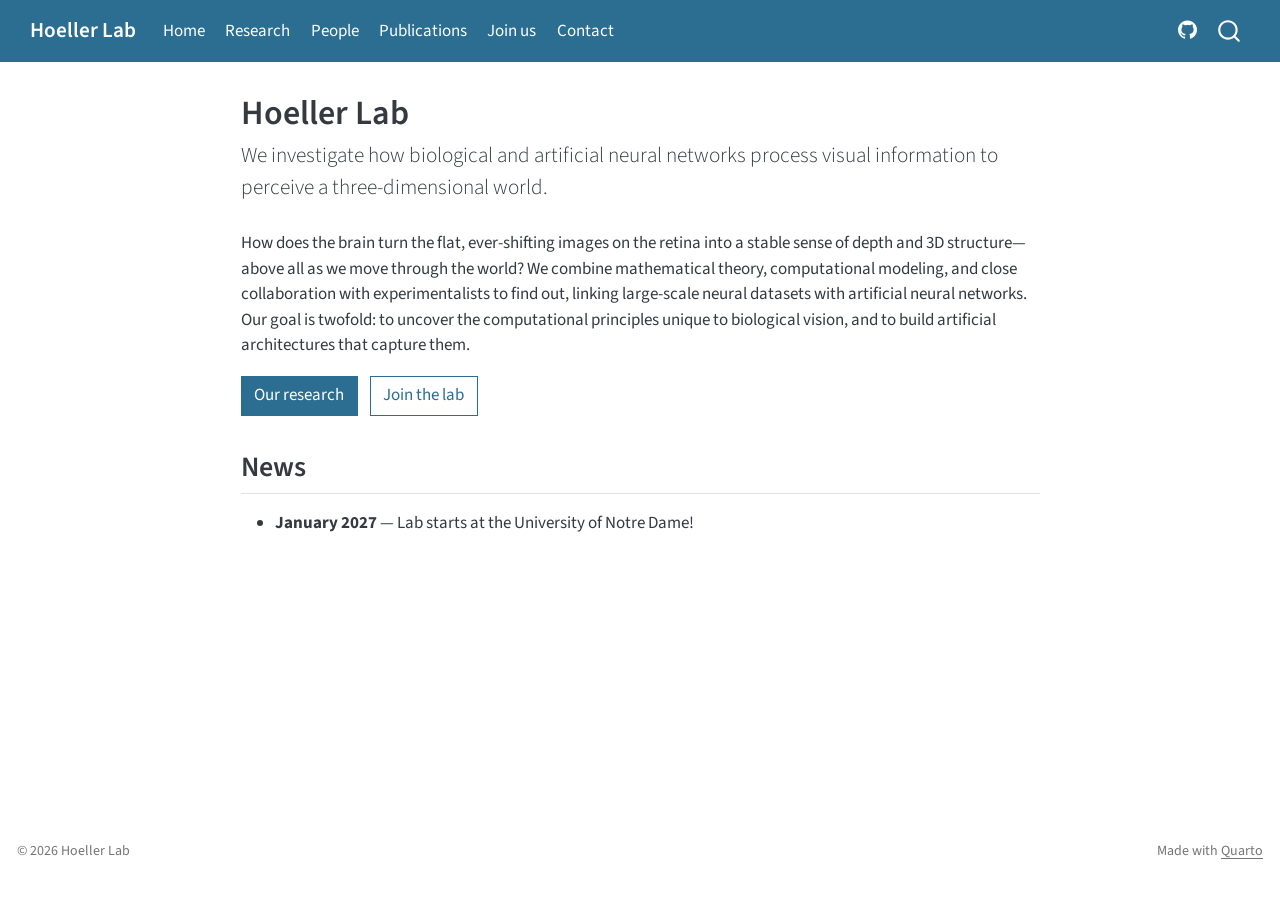
==== index.html @ ae56d8a6 "Built site for gh-pages" ====
<!DOCTYPE html>
<html xmlns="http://www.w3.org/1999/xhtml" lang="en" xml:lang="en"><head>

<meta charset="utf-8">
<meta name="generator" content="quarto-1.9.38">

<meta name="viewport" content="width=device-width, initial-scale=1.0, user-scalable=yes">


<title>Hoeller Lab</title>
<style>
/* Default styles provided by pandoc.
** See https://pandoc.org/MANUAL.html#variables-for-html for config info.
*/
code{white-space: pre-wrap;}
span.smallcaps{font-variant: small-caps;}
div.columns{display: flex; gap: min(4vw, 1.5em);}
div.column{flex: auto; overflow-x: auto;}
div.hanging-indent{margin-left: 1.5em; text-indent: -1.5em;}
ul.task-list{list-style: none;}
ul.task-list li input[type="checkbox"] {
  width: 0.8em;
  margin: 0 0.8em 0.2em -1em; /* quarto-specific, see https://github.com/quarto-dev/quarto-cli/issues/4556 */ 
  vertical-align: middle;
}
</style>


<script src="site_libs/quarto-nav/quarto-nav.js"></script>
<script src="site_libs/clipboard/clipboard.min.js"></script>
<script src="site_libs/quarto-search/autocomplete.umd.js"></script>
<script src="site_libs/quarto-search/fuse.min.js"></script>
<script src="site_libs/quarto-search/quarto-search.js"></script>
<meta name="quarto:offset" content="./">
<script src="site_libs/quarto-html/quarto.js" type="module"></script>
<script src="site_libs/quarto-html/tabsets/tabsets.js" type="module"></script>
<script src="site_libs/quarto-html/popper.min.js"></script>
<script src="site_libs/quarto-html/tippy.umd.min.js"></script>
<script src="site_libs/quarto-html/anchor.min.js"></script>
<link href="site_libs/quarto-html/tippy.css" rel="stylesheet">
<link href="site_libs/quarto-html/quarto-syntax-highlighting-15634bcf2e68342d4ad2dfa704d543f6.css" rel="stylesheet" id="quarto-text-highlighting-styles">
<script src="site_libs/bootstrap/bootstrap.min.js"></script>
<link href="site_libs/bootstrap/bootstrap-icons.css" rel="stylesheet">
<link href="site_libs/bootstrap/bootstrap-943468c8ff3b602258d80865b2e9649a.min.css" rel="stylesheet" append-hash="true" id="quarto-bootstrap" data-mode="light">
<script id="quarto-search-options" type="application/json">{
  "location": "navbar",
  "copy-button": false,
  "collapse-after": 3,
  "panel-placement": "end",
  "type": "overlay",
  "limit": 50,
  "keyboard-shortcut": [
    "f",
    "/",
    "s"
  ],
  "show-item-context": false,
  "language": {
    "search-no-results-text": "No results",
    "search-matching-documents-text": "matching documents",
    "search-copy-link-title": "Copy link to search",
    "search-hide-matches-text": "Hide additional matches",
    "search-more-match-text": "more match in this document",
    "search-more-matches-text": "more matches in this document",
    "search-clear-button-title": "Clear",
    "search-text-placeholder": "",
    "search-detached-cancel-button-title": "Cancel",
    "search-submit-button-title": "Submit",
    "search-label": "Search"
  }
}</script>


</head>

<body class="nav-fixed fullcontent quarto-light">

<div id="quarto-search-results"></div>
  <header id="quarto-header" class="headroom fixed-top">
    <nav class="navbar navbar-expand-lg " data-bs-theme="dark">
      <div class="navbar-container container-fluid">
      <div class="navbar-brand-container mx-auto">
    <a class="navbar-brand" href="./index.html">
    <span class="navbar-title">Hoeller Lab</span>
    </a>
  </div>
            <div id="quarto-search" class="" title="Search"></div>
          <button class="navbar-toggler" type="button" data-bs-toggle="collapse" data-bs-target="#navbarCollapse" aria-controls="navbarCollapse" role="menu" aria-expanded="false" aria-label="Toggle navigation" onclick="if (window.quartoToggleHeadroom) { window.quartoToggleHeadroom(); }">
  <span class="navbar-toggler-icon"></span>
</button>
          <div class="collapse navbar-collapse" id="navbarCollapse">
            <ul class="navbar-nav navbar-nav-scroll me-auto">
  <li class="nav-item">
    <a class="nav-link active" href="./index.html" aria-current="page"> 
<span class="menu-text">Home</span></a>
  </li>  
  <li class="nav-item">
    <a class="nav-link" href="./research.html"> 
<span class="menu-text">Research</span></a>
  </li>  
  <li class="nav-item">
    <a class="nav-link" href="./people/index.html"> 
<span class="menu-text">People</span></a>
  </li>  
  <li class="nav-item">
    <a class="nav-link" href="./publications.html"> 
<span class="menu-text">Publications</span></a>
  </li>  
  <li class="nav-item">
    <a class="nav-link" href="./join.html"> 
<span class="menu-text">Join us</span></a>
  </li>  
  <li class="nav-item">
    <a class="nav-link" href="./contact.html"> 
<span class="menu-text">Contact</span></a>
  </li>  
</ul>
            <ul class="navbar-nav navbar-nav-scroll ms-auto">
  <li class="nav-item compact">
    <a class="nav-link" href="https://github.com/hoellerlab"> <i class="bi bi-github" role="img" aria-label="GitHub">
</i> 
<span class="menu-text"></span></a>
  </li>  
</ul>
          </div> <!-- /navcollapse -->
            <div class="quarto-navbar-tools">
</div>
      </div> <!-- /container-fluid -->
    </nav>
</header>
<!-- content -->
<div id="quarto-content" class="quarto-container page-columns page-rows-contents page-layout-article page-navbar">
<!-- sidebar -->
<!-- margin-sidebar -->
    
<!-- main -->
<main class="content" id="quarto-document-content">

<header id="title-block-header" class="quarto-title-block default">
<div class="quarto-title">
<h1 class="title">Hoeller Lab</h1>
<p class="subtitle lead">We investigate how biological and artificial neural networks process visual information to perceive a three-dimensional world.</p>
</div>



<div class="quarto-title-meta">

    
  
    
  </div>
  


</header>


<p>How does the brain turn the flat, ever-shifting images on the retina into a stable sense of depth and 3D structure—above all as we move through the world? We combine mathematical theory, computational modeling, and close collaboration with experimentalists to find out, linking large-scale neural datasets with artificial neural networks. Our goal is twofold: to uncover the computational principles unique to biological vision, and to build artificial architectures that capture them.</p>
<p><a href="./research.html" class="btn btn-primary me-2">Our research</a> <a href="./join.html" class="btn btn-outline-primary">Join the lab</a></p>
<section id="news" class="level2">
<h2 class="anchored" data-anchor-id="news">News</h2>
<ul>
<li><strong>January 2027</strong> — Lab starts at the University of Notre Dame!</li>
</ul>


</section>

</main> <!-- /main -->
<script id="quarto-html-after-body" type="application/javascript">
  window.document.addEventListener("DOMContentLoaded", function (event) {
    const icon = "";
    const anchorJS = new window.AnchorJS();
    anchorJS.options = {
      placement: 'right',
      icon: icon
    };
    anchorJS.add('.anchored');
    const isCodeAnnotation = (el) => {
      for (const clz of el.classList) {
        if (clz.startsWith('code-annotation-')) {                     
          return true;
        }
      }
      return false;
    }
    const onCopySuccess = function(e) {
      // button target
      const button = e.trigger;
      // don't keep focus
      button.blur();
      // flash "checked"
      button.classList.add('code-copy-button-checked');
      var currentTitle = button.getAttribute("title");
      button.setAttribute("title", "Copied!");
      let tooltip;
      if (window.bootstrap) {
        button.setAttribute("data-bs-toggle", "tooltip");
        button.setAttribute("data-bs-placement", "left");
        button.setAttribute("data-bs-title", "Copied!");
        tooltip = new bootstrap.Tooltip(button, 
          { trigger: "manual", 
            customClass: "code-copy-button-tooltip",
            offset: [0, -8]});
        tooltip.show();    
      }
      setTimeout(function() {
        if (tooltip) {
          tooltip.hide();
          button.removeAttribute("data-bs-title");
          button.removeAttribute("data-bs-toggle");
          button.removeAttribute("data-bs-placement");
        }
        button.setAttribute("title", currentTitle);
        button.classList.remove('code-copy-button-checked');
      }, 1000);
      // clear code selection
      e.clearSelection();
    }
    const getTextToCopy = function(trigger) {
      const outerScaffold = trigger.parentElement.cloneNode(true);
      const codeEl = outerScaffold.querySelector('code');
      for (const childEl of codeEl.children) {
        if (isCodeAnnotation(childEl)) {
          childEl.remove();
        }
      }
      return codeEl.innerText;
    }
    const clipboard = new window.ClipboardJS('.code-copy-button:not([data-in-quarto-modal])', {
      text: getTextToCopy
    });
    clipboard.on('success', onCopySuccess);
    if (window.document.getElementById('quarto-embedded-source-code-modal')) {
      const clipboardModal = new window.ClipboardJS('.code-copy-button[data-in-quarto-modal]', {
        text: getTextToCopy,
        container: window.document.getElementById('quarto-embedded-source-code-modal')
      });
      clipboardModal.on('success', onCopySuccess);
    }
      var localhostRegex = new RegExp(/^(?:http|https):\/\/localhost\:?[0-9]*\//);
      var mailtoRegex = new RegExp(/^mailto:/);
        var filterRegex = new RegExp("https:\/\/hoellerlab\.github\.io");
      var isInternal = (href) => {
          return filterRegex.test(href) || localhostRegex.test(href) || mailtoRegex.test(href);
      }
      // Inspect non-navigation links and adorn them if external
     var links = window.document.querySelectorAll('a[href]:not(.nav-link):not(.navbar-brand):not(.toc-action):not(.sidebar-link):not(.sidebar-item-toggle):not(.pagination-link):not(.no-external):not([aria-hidden]):not(.dropdown-item):not(.quarto-navigation-tool):not(.about-link)');
      for (var i=0; i<links.length; i++) {
        const link = links[i];
        if (!isInternal(link.href)) {
          // undo the damage that might have been done by quarto-nav.js in the case of
          // links that we want to consider external
          if (link.dataset.originalHref !== undefined) {
            link.href = link.dataset.originalHref;
          }
            // target, if specified
            link.setAttribute("target", "_blank");
            if (link.getAttribute("rel") === null) {
              link.setAttribute("rel", "noopener");
            }
        }
      }
    function tippyHover(el, contentFn, onTriggerFn, onUntriggerFn) {
      const config = {
        allowHTML: true,
        maxWidth: 500,
        delay: 100,
        arrow: false,
        appendTo: function(el) {
            return el.parentElement;
        },
        interactive: true,
        interactiveBorder: 10,
        theme: 'quarto',
        placement: 'bottom-start',
      };
      if (contentFn) {
        config.content = contentFn;
      }
      if (onTriggerFn) {
        config.onTrigger = onTriggerFn;
      }
      if (onUntriggerFn) {
        config.onUntrigger = onUntriggerFn;
      }
      window.tippy(el, config); 
    }
    const noterefs = window.document.querySelectorAll('a[role="doc-noteref"]');
    for (var i=0; i<noterefs.length; i++) {
      const ref = noterefs[i];
      tippyHover(ref, function() {
        // use id or data attribute instead here
        let href = ref.getAttribute('data-footnote-href') || ref.getAttribute('href');
        try { href = new URL(href).hash; } catch {}
        const id = href.replace(/^#\/?/, "");
        const note = window.document.getElementById(id);
        if (note) {
          return note.innerHTML;
        } else {
          return "";
        }
      });
    }
    const xrefs = window.document.querySelectorAll('a.quarto-xref');
    const processXRef = (id, note) => {
      // Strip column container classes
      const stripColumnClz = (el) => {
        el.classList.remove("page-full", "page-columns");
        if (el.children) {
          for (const child of el.children) {
            stripColumnClz(child);
          }
        }
      }
      stripColumnClz(note)
      if (id === null || id.startsWith('sec-')) {
        // Special case sections, only their first couple elements
        const container = document.createElement("div");
        if (note.children && note.children.length > 2) {
          container.appendChild(note.children[0].cloneNode(true));
          for (let i = 1; i < note.children.length; i++) {
            const child = note.children[i];
            if (child.tagName === "P" && child.innerText === "") {
              continue;
            } else {
              container.appendChild(child.cloneNode(true));
              break;
            }
          }
          if (window.Quarto?.typesetMath) {
            window.Quarto.typesetMath(container);
          }
          return container.innerHTML
        } else {
          if (window.Quarto?.typesetMath) {
            window.Quarto.typesetMath(note);
          }
          return note.innerHTML;
        }
      } else {
        // Remove any anchor links if they are present
        const anchorLink = note.querySelector('a.anchorjs-link');
        if (anchorLink) {
          anchorLink.remove();
        }
        if (window.Quarto?.typesetMath) {
          window.Quarto.typesetMath(note);
        }
        if (note.classList.contains("callout")) {
          return note.outerHTML;
        } else {
          return note.innerHTML;
        }
      }
    }
    for (var i=0; i<xrefs.length; i++) {
      const xref = xrefs[i];
      tippyHover(xref, undefined, function(instance) {
        instance.disable();
        let url = xref.getAttribute('href');
        let hash = undefined; 
        if (url.startsWith('#')) {
          hash = url;
        } else {
          try { hash = new URL(url).hash; } catch {}
        }
        if (hash) {
          const id = hash.replace(/^#\/?/, "");
          const note = window.document.getElementById(id);
          if (note !== null) {
            try {
              const html = processXRef(id, note.cloneNode(true));
              instance.setContent(html);
            } finally {
              instance.enable();
              instance.show();
            }
          } else {
            // See if we can fetch this
            fetch(url.split('#')[0])
            .then(res => res.text())
            .then(html => {
              const parser = new DOMParser();
              const htmlDoc = parser.parseFromString(html, "text/html");
              const note = htmlDoc.getElementById(id);
              if (note !== null) {
                const html = processXRef(id, note);
                instance.setContent(html);
              } 
            }).finally(() => {
              instance.enable();
              instance.show();
            });
          }
        } else {
          // See if we can fetch a full url (with no hash to target)
          // This is a special case and we should probably do some content thinning / targeting
          fetch(url)
          .then(res => res.text())
          .then(html => {
            const parser = new DOMParser();
            const htmlDoc = parser.parseFromString(html, "text/html");
            const note = htmlDoc.querySelector('main.content');
            if (note !== null) {
              // This should only happen for chapter cross references
              // (since there is no id in the URL)
              // remove the first header
              if (note.children.length > 0 && note.children[0].tagName === "HEADER") {
                note.children[0].remove();
              }
              const html = processXRef(null, note);
              instance.setContent(html);
            } 
          }).finally(() => {
            instance.enable();
            instance.show();
          });
        }
      }, function(instance) {
      });
    }
        let selectedAnnoteEl;
        const selectorForAnnotation = ( cell, annotation) => {
          let cellAttr = 'data-code-cell="' + cell + '"';
          let lineAttr = 'data-code-annotation="' +  annotation + '"';
          const selector = 'span[' + cellAttr + '][' + lineAttr + ']';
          return selector;
        }
        const selectCodeLines = (annoteEl) => {
          const doc = window.document;
          const targetCell = annoteEl.getAttribute("data-target-cell");
          const targetAnnotation = annoteEl.getAttribute("data-target-annotation");
          const annoteSpan = window.document.querySelector(selectorForAnnotation(targetCell, targetAnnotation));
          const lines = annoteSpan.getAttribute("data-code-lines").split(",");
          const lineIds = lines.map((line) => {
            return targetCell + "-" + line;
          })
          let top = null;
          let height = null;
          let parent = null;
          if (lineIds.length > 0) {
              //compute the position of the single el (top and bottom and make a div)
              const el = window.document.getElementById(lineIds[0]);
              top = el.offsetTop;
              height = el.offsetHeight;
              parent = el.parentElement.parentElement;
            if (lineIds.length > 1) {
              const lastEl = window.document.getElementById(lineIds[lineIds.length - 1]);
              const bottom = lastEl.offsetTop + lastEl.offsetHeight;
              height = bottom - top;
            }
            if (top !== null && height !== null && parent !== null) {
              // cook up a div (if necessary) and position it 
              let div = window.document.getElementById("code-annotation-line-highlight");
              if (div === null) {
                div = window.document.createElement("div");
                div.setAttribute("id", "code-annotation-line-highlight");
                div.style.position = 'absolute';
                parent.appendChild(div);
              }
              div.style.top = top - 2 + "px";
              div.style.height = height + 4 + "px";
              div.style.left = 0;
              let gutterDiv = window.document.getElementById("code-annotation-line-highlight-gutter");
              if (gutterDiv === null) {
                gutterDiv = window.document.createElement("div");
                gutterDiv.setAttribute("id", "code-annotation-line-highlight-gutter");
                gutterDiv.style.position = 'absolute';
                const codeCell = window.document.getElementById(targetCell);
                const gutter = codeCell.querySelector('.code-annotation-gutter');
                gutter.appendChild(gutterDiv);
              }
              gutterDiv.style.top = top - 2 + "px";
              gutterDiv.style.height = height + 4 + "px";
            }
            selectedAnnoteEl = annoteEl;
          }
        };
        const unselectCodeLines = () => {
          const elementsIds = ["code-annotation-line-highlight", "code-annotation-line-highlight-gutter"];
          elementsIds.forEach((elId) => {
            const div = window.document.getElementById(elId);
            if (div) {
              div.remove();
            }
          });
          selectedAnnoteEl = undefined;
        };
          // Handle positioning of the toggle
      window.addEventListener(
        "resize",
        throttle(() => {
          elRect = undefined;
          if (selectedAnnoteEl) {
            selectCodeLines(selectedAnnoteEl);
          }
        }, 10)
      );
      function throttle(fn, ms) {
      let throttle = false;
      let timer;
        return (...args) => {
          if(!throttle) { // first call gets through
              fn.apply(this, args);
              throttle = true;
          } else { // all the others get throttled
              if(timer) clearTimeout(timer); // cancel #2
              timer = setTimeout(() => {
                fn.apply(this, args);
                timer = throttle = false;
              }, ms);
          }
        };
      }
        // Attach click handler to the DT
        const annoteDls = window.document.querySelectorAll('dt[data-target-cell]');
        for (const annoteDlNode of annoteDls) {
          annoteDlNode.addEventListener('click', (event) => {
            const clickedEl = event.target;
            if (clickedEl !== selectedAnnoteEl) {
              unselectCodeLines();
              const activeEl = window.document.querySelector('dt[data-target-cell].code-annotation-active');
              if (activeEl) {
                activeEl.classList.remove('code-annotation-active');
              }
              selectCodeLines(clickedEl);
              clickedEl.classList.add('code-annotation-active');
            } else {
              // Unselect the line
              unselectCodeLines();
              clickedEl.classList.remove('code-annotation-active');
            }
          });
        }
    const findCites = (el) => {
      const parentEl = el.parentElement;
      if (parentEl) {
        const cites = parentEl.dataset.cites;
        if (cites) {
          return {
            el,
            cites: cites.split(' ')
          };
        } else {
          return findCites(el.parentElement)
        }
      } else {
        return undefined;
      }
    };
    var bibliorefs = window.document.querySelectorAll('a[role="doc-biblioref"]');
    for (var i=0; i<bibliorefs.length; i++) {
      const ref = bibliorefs[i];
      const citeInfo = findCites(ref);
      if (citeInfo) {
        tippyHover(citeInfo.el, function() {
          var popup = window.document.createElement('div');
          citeInfo.cites.forEach(function(cite) {
            var citeDiv = window.document.createElement('div');
            citeDiv.classList.add('hanging-indent');
            citeDiv.classList.add('csl-entry');
            var biblioDiv = window.document.getElementById('ref-' + cite);
            if (biblioDiv) {
              citeDiv.innerHTML = biblioDiv.innerHTML;
            }
            popup.appendChild(citeDiv);
          });
          return popup.innerHTML;
        });
      }
    }
  });
  </script>
</div> <!-- /content -->
<footer class="footer">
  <div class="nav-footer">
    <div class="nav-footer-left">
<p>© 2026 Hoeller Lab</p>
</div>   
    <div class="nav-footer-center">
      &nbsp;
    </div>
    <div class="nav-footer-right">
<p>Made with <a href="https://quarto.org">Quarto</a></p>
</div>
  </div>
</footer>




</body></html>
---- site_libs/quarto-html/tippy.css ----
.tippy-box[data-animation=fade][data-state=hidden]{opacity:0}[data-tippy-root]{max-width:calc(100vw - 10px)}.tippy-box{position:relative;background-color:#333;color:#fff;border-radius:4px;font-size:14px;line-height:1.4;white-space:normal;outline:0;transition-property:transform,visibility,opacity}.tippy-box[data-placement^=top]>.tippy-arrow{bottom:0}.tippy-box[data-placement^=top]>.tippy-arrow:before{bottom:-7px;left:0;border-width:8px 8px 0;border-top-color:initial;transform-origin:center top}.tippy-box[data-placement^=bottom]>.tippy-arrow{top:0}.tippy-box[data-placement^=bottom]>.tippy-arrow:before{top:-7px;left:0;border-width:0 8px 8px;border-bottom-color:initial;transform-origin:center bottom}.tippy-box[data-placement^=left]>.tippy-arrow{right:0}.tippy-box[data-placement^=left]>.tippy-arrow:before{border-width:8px 0 8px 8px;border-left-color:initial;right:-7px;transform-origin:center left}.tippy-box[data-placement^=right]>.tippy-arrow{left:0}.tippy-box[data-placement^=right]>.tippy-arrow:before{left:-7px;border-width:8px 8px 8px 0;border-right-color:initial;transform-origin:center right}.tippy-box[data-inertia][data-state=visible]{transition-timing-function:cubic-bezier(.54,1.5,.38,1.11)}.tippy-arrow{width:16px;height:16px;color:#333}.tippy-arrow:before{content:"";position:absolute;border-color:transparent;border-style:solid}.tippy-content{position:relative;padding:5px 9px;z-index:1}
---- site_libs/quarto-html/quarto-syntax-highlighting-15634bcf2e68342d4ad2dfa704d543f6.css ----
/* quarto syntax highlight colors */
:root {
  --quarto-hl-ot-color: #003B4F;
  --quarto-hl-at-color: #657422;
  --quarto-hl-ss-color: #20794D;
  --quarto-hl-an-color: #5E5E5E;
  --quarto-hl-fu-color: #4758AB;
  --quarto-hl-st-color: #20794D;
  --quarto-hl-cf-color: #003B4F;
  --quarto-hl-op-color: #5E5E5E;
  --quarto-hl-er-color: #AD0000;
  --quarto-hl-bn-color: #AD0000;
  --quarto-hl-al-color: #AD0000;
  --quarto-hl-va-color: #111111;
  --quarto-hl-bu-color: inherit;
  --quarto-hl-ex-color: inherit;
  --quarto-hl-pp-color: #AD0000;
  --quarto-hl-in-color: #5E5E5E;
  --quarto-hl-vs-color: #20794D;
  --quarto-hl-wa-color: #5E5E5E;
  --quarto-hl-do-color: #5E5E5E;
  --quarto-hl-im-color: #00769E;
  --quarto-hl-ch-color: #20794D;
  --quarto-hl-dt-color: #AD0000;
  --quarto-hl-fl-color: #AD0000;
  --quarto-hl-co-color: #5E5E5E;
  --quarto-hl-cv-color: #5E5E5E;
  --quarto-hl-cn-color: #8f5902;
  --quarto-hl-sc-color: #5E5E5E;
  --quarto-hl-dv-color: #AD0000;
  --quarto-hl-kw-color: #003B4F;
}

/* other quarto variables */
:root {
  --quarto-font-monospace: SFMono-Regular, Menlo, Monaco, Consolas, "Liberation Mono", "Courier New", monospace;
}

/* syntax highlight based on Pandoc's rules */
pre > code.sourceCode > span {
  color: #003B4F;
}

code.sourceCode > span {
  color: #003B4F;
}

div.sourceCode,
div.sourceCode pre.sourceCode {
  color: #003B4F;
}

/* Normal */
code span {
  color: #003B4F;
}

/* Alert */
code span.al {
  color: #AD0000;
  font-style: inherit;
}

/* Annotation */
code span.an {
  color: #5E5E5E;
  font-style: inherit;
}

/* Attribute */
code span.at {
  color: #657422;
  font-style: inherit;
}

/* BaseN */
code span.bn {
  color: #AD0000;
  font-style: inherit;
}

/* BuiltIn */
code span.bu {
  font-style: inherit;
}

/* ControlFlow */
code span.cf {
  color: #003B4F;
  font-weight: bold;
  font-style: inherit;
}

/* Char */
code span.ch {
  color: #20794D;
  font-style: inherit;
}

/* Constant */
code span.cn {
  color: #8f5902;
  font-style: inherit;
}

/* Comment */
code span.co {
  color: #5E5E5E;
  font-style: inherit;
}

/* CommentVar */
code span.cv {
  color: #5E5E5E;
  font-style: italic;
}

/* Documentation */
code span.do {
  color: #5E5E5E;
  font-style: italic;
}

/* DataType */
code span.dt {
  color: #AD0000;
  font-style: inherit;
}

/* DecVal */
code span.dv {
  color: #AD0000;
  font-style: inherit;
}

/* Error */
code span.er {
  color: #AD0000;
  font-style: inherit;
}

/* Extension */
code span.ex {
  font-style: inherit;
}

/* Float */
code span.fl {
  color: #AD0000;
  font-style: inherit;
}

/* Function */
code span.fu {
  color: #4758AB;
  font-style: inherit;
}

/* Import */
code span.im {
  color: #00769E;
  font-style: inherit;
}

/* Information */
code span.in {
  color: #5E5E5E;
  font-style: inherit;
}

/* Keyword */
code span.kw {
  color: #003B4F;
  font-weight: bold;
  font-style: inherit;
}

/* Operator */
code span.op {
  color: #5E5E5E;
  font-style: inherit;
}

/* Other */
code span.ot {
  color: #003B4F;
  font-style: inherit;
}

/* Preprocessor */
code span.pp {
  color: #AD0000;
  font-style: inherit;
}

/* SpecialChar */
code span.sc {
  color: #5E5E5E;
  font-style: inherit;
}

/* SpecialString */
code span.ss {
  color: #20794D;
  font-style: inherit;
}

/* String */
code span.st {
  color: #20794D;
  font-style: inherit;
}

/* Variable */
code span.va {
  color: #111111;
  font-style: inherit;
}

/* VerbatimString */
code span.vs {
  color: #20794D;
  font-style: inherit;
}

/* Warning */
code span.wa {
  color: #5E5E5E;
  font-style: italic;
}

.prevent-inlining {
  content: "</";
}

/*# sourceMappingURL=f23921c56f73e400b49028c9186a1aa0.css.map */
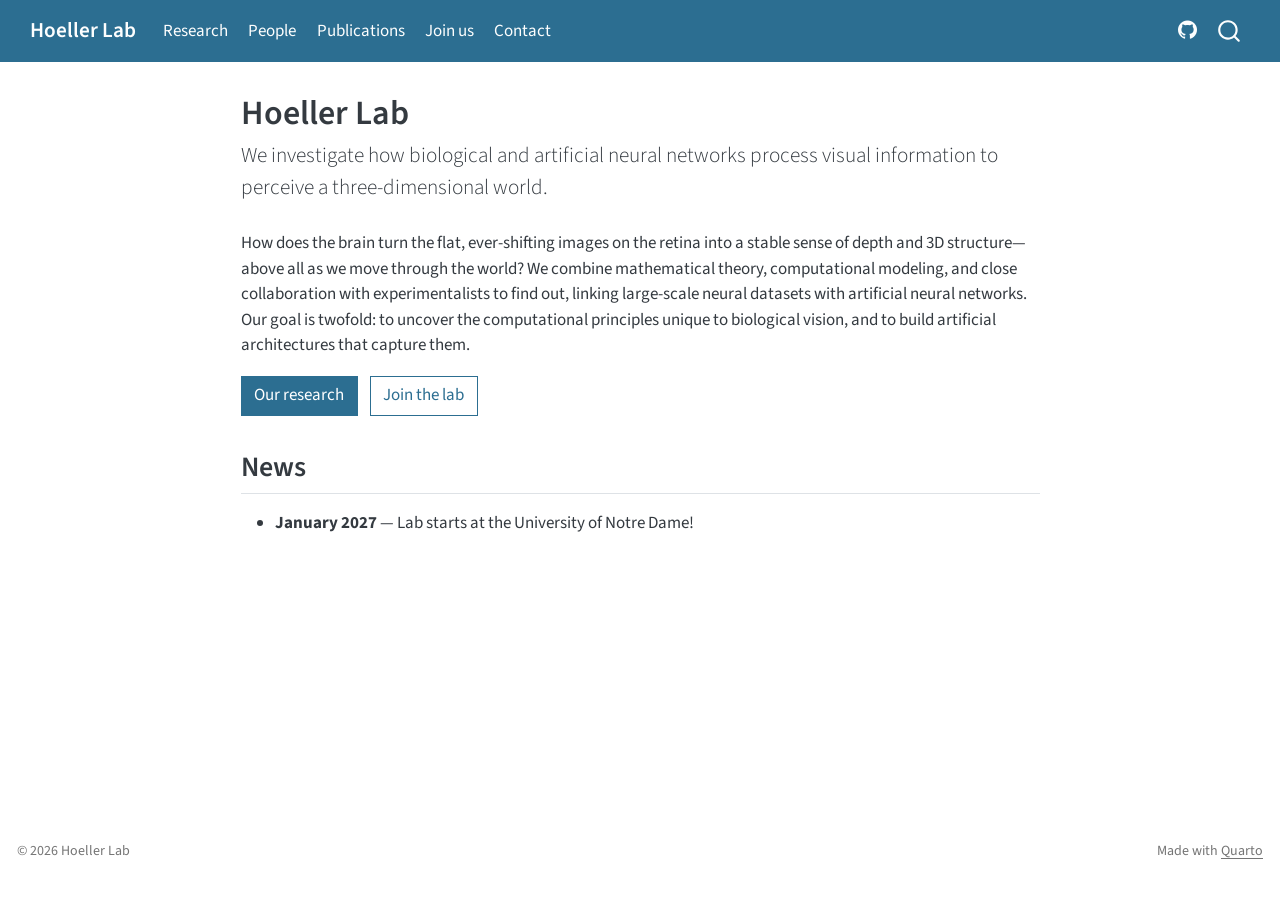
==== commit 7013887c: "Built site for gh-pages" ====
--- a/index.html
+++ b/index.html
@@ -91,10 +91,6 @@
           <div class="collapse navbar-collapse" id="navbarCollapse">
             <ul class="navbar-nav navbar-nav-scroll me-auto">
   <li class="nav-item">
-    <a class="nav-link active" href="./index.html" aria-current="page"> 
-<span class="menu-text">Home</span></a>
-  </li>  
-  <li class="nav-item">
     <a class="nav-link" href="./research.html"> 
 <span class="menu-text">Research</span></a>
   </li>  
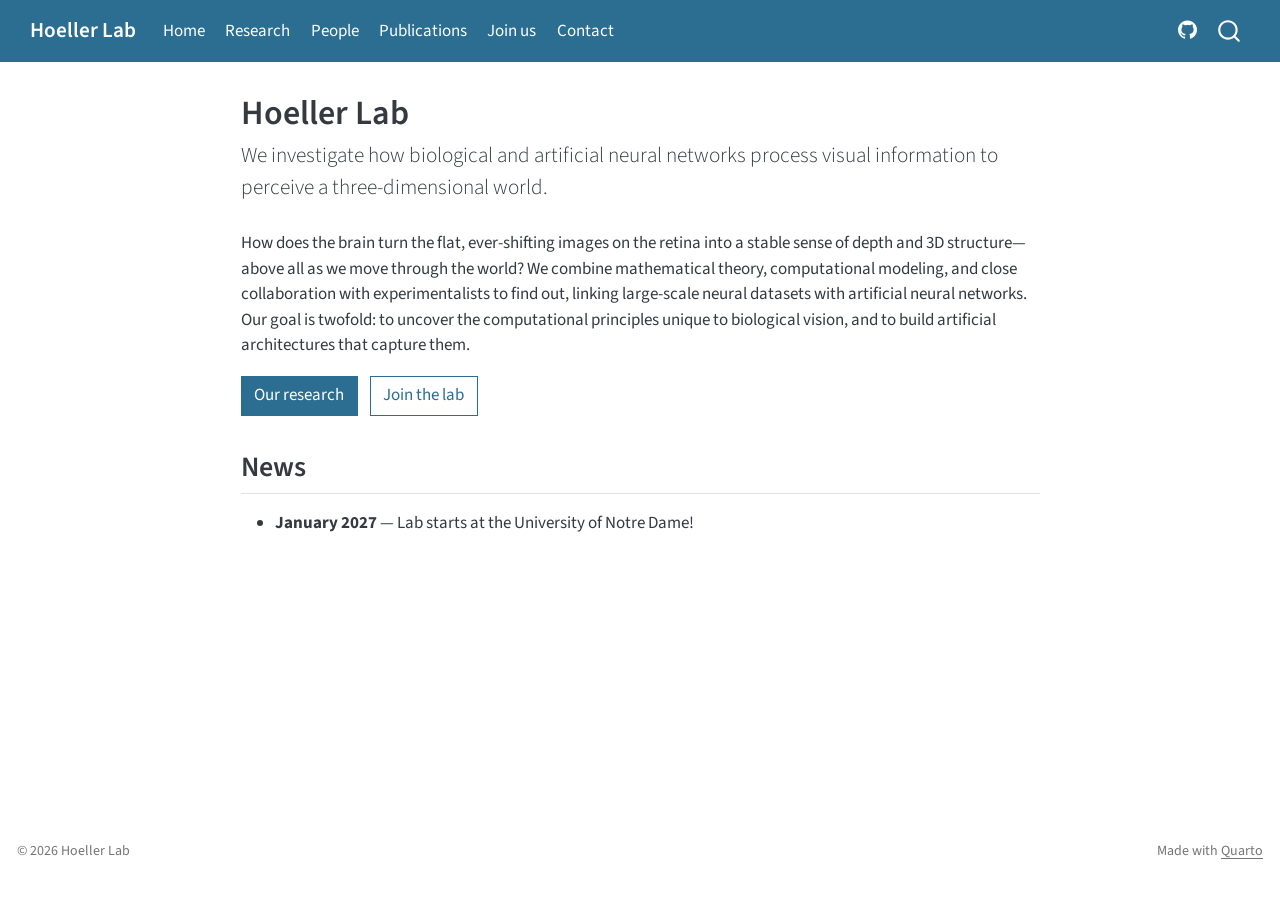
==== commit 485a1889: "Built site for gh-pages" ====
--- a/index.html
+++ b/index.html
@@ -91,6 +91,10 @@
           <div class="collapse navbar-collapse" id="navbarCollapse">
             <ul class="navbar-nav navbar-nav-scroll me-auto">
   <li class="nav-item">
+    <a class="nav-link active" href="./index.html" aria-current="page"> 
+<span class="menu-text">Home</span></a>
+  </li>  
+  <li class="nav-item">
     <a class="nav-link" href="./research.html"> 
 <span class="menu-text">Research</span></a>
   </li>  
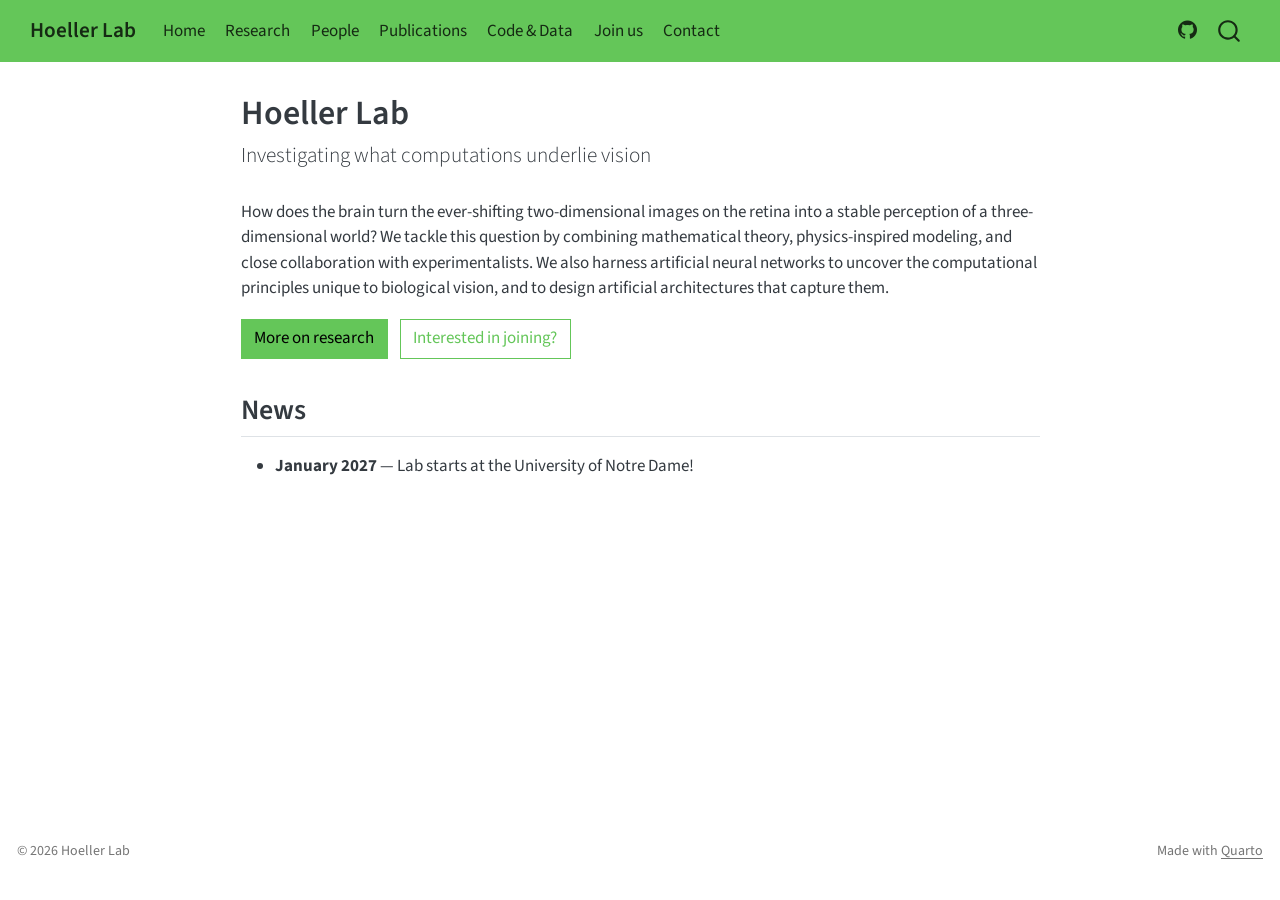
==== commit c68d5f3c: "Built site for gh-pages" ====
--- a/index.html
+++ b/index.html
@@ -41,7 +41,7 @@
 <link href="site_libs/quarto-html/quarto-syntax-highlighting-15634bcf2e68342d4ad2dfa704d543f6.css" rel="stylesheet" id="quarto-text-highlighting-styles">
 <script src="site_libs/bootstrap/bootstrap.min.js"></script>
 <link href="site_libs/bootstrap/bootstrap-icons.css" rel="stylesheet">
-<link href="site_libs/bootstrap/bootstrap-943468c8ff3b602258d80865b2e9649a.min.css" rel="stylesheet" append-hash="true" id="quarto-bootstrap" data-mode="light">
+<link href="site_libs/bootstrap/bootstrap-fd69f7ab7a4b25a1e1d71ce8d837e568.min.css" rel="stylesheet" append-hash="true" id="quarto-bootstrap" data-mode="light">
 <script id="quarto-search-options" type="application/json">{
   "location": "navbar",
   "copy-button": false,
@@ -107,6 +107,10 @@
 <span class="menu-text">Publications</span></a>
   </li>  
   <li class="nav-item">
+    <a class="nav-link" href="./code-data.html"> 
+<span class="menu-text">Code &amp; Data</span></a>
+  </li>  
+  <li class="nav-item">
     <a class="nav-link" href="./join.html"> 
 <span class="menu-text">Join us</span></a>
   </li>  
@@ -139,7 +143,7 @@
 <header id="title-block-header" class="quarto-title-block default">
 <div class="quarto-title">
 <h1 class="title">Hoeller Lab</h1>
-<p class="subtitle lead">We investigate how biological and artificial neural networks process visual information to perceive a three-dimensional world.</p>
+<p class="subtitle lead">Investigating what computations underlie vision</p>
 </div>
 
 
@@ -156,8 +160,8 @@
 </header>
 
 
-<p>How does the brain turn the flat, ever-shifting images on the retina into a stable sense of depth and 3D structure—above all as we move through the world? We combine mathematical theory, computational modeling, and close collaboration with experimentalists to find out, linking large-scale neural datasets with artificial neural networks. Our goal is twofold: to uncover the computational principles unique to biological vision, and to build artificial architectures that capture them.</p>
-<p><a href="./research.html" class="btn btn-primary me-2">Our research</a> <a href="./join.html" class="btn btn-outline-primary">Join the lab</a></p>
+<p>How does the brain turn the ever-shifting two-dimensional images on the retina into a stable perception of a three-dimensional world? We tackle this question by combining mathematical theory, physics-inspired modeling, and close collaboration with experimentalists. We also harness artificial neural networks to uncover the computational principles unique to biological vision, and to design artificial architectures that capture them.</p>
+<p><a href="./research.html" class="btn btn-primary me-2">More on research</a> <a href="./join.html" class="btn btn-outline-primary">Interested in joining?</a></p>
 <section id="news" class="level2">
 <h2 class="anchored" data-anchor-id="news">News</h2>
 <ul>
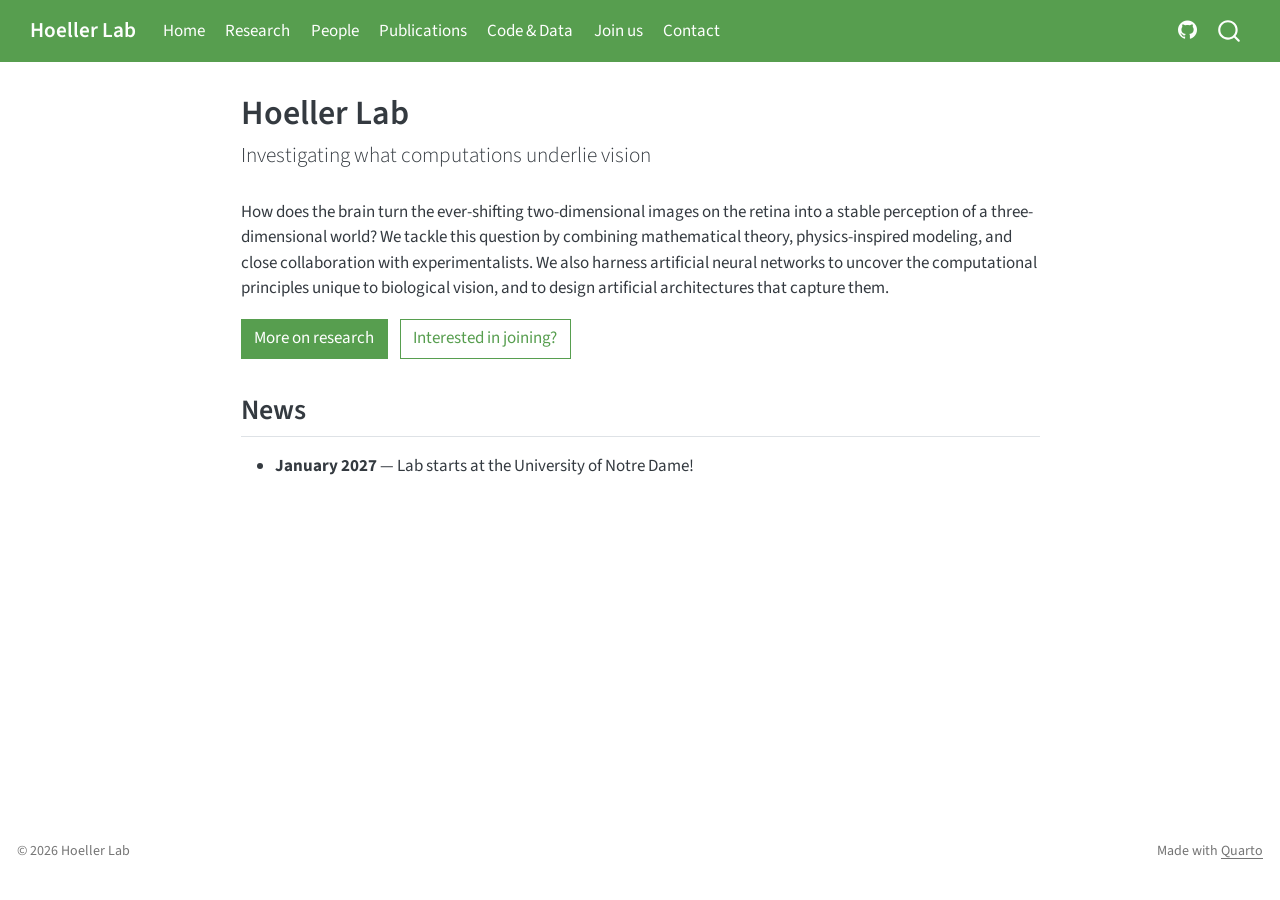
==== commit 5ce27e82: "Built site for gh-pages" ====
--- a/index.html
+++ b/index.html
@@ -41,7 +41,7 @@
 <link href="site_libs/quarto-html/quarto-syntax-highlighting-15634bcf2e68342d4ad2dfa704d543f6.css" rel="stylesheet" id="quarto-text-highlighting-styles">
 <script src="site_libs/bootstrap/bootstrap.min.js"></script>
 <link href="site_libs/bootstrap/bootstrap-icons.css" rel="stylesheet">
-<link href="site_libs/bootstrap/bootstrap-fd69f7ab7a4b25a1e1d71ce8d837e568.min.css" rel="stylesheet" append-hash="true" id="quarto-bootstrap" data-mode="light">
+<link href="site_libs/bootstrap/bootstrap-734dedc5982a65c40e14f205580eb5c1.min.css" rel="stylesheet" append-hash="true" id="quarto-bootstrap" data-mode="light">
 <script id="quarto-search-options" type="application/json">{
   "location": "navbar",
   "copy-button": false,
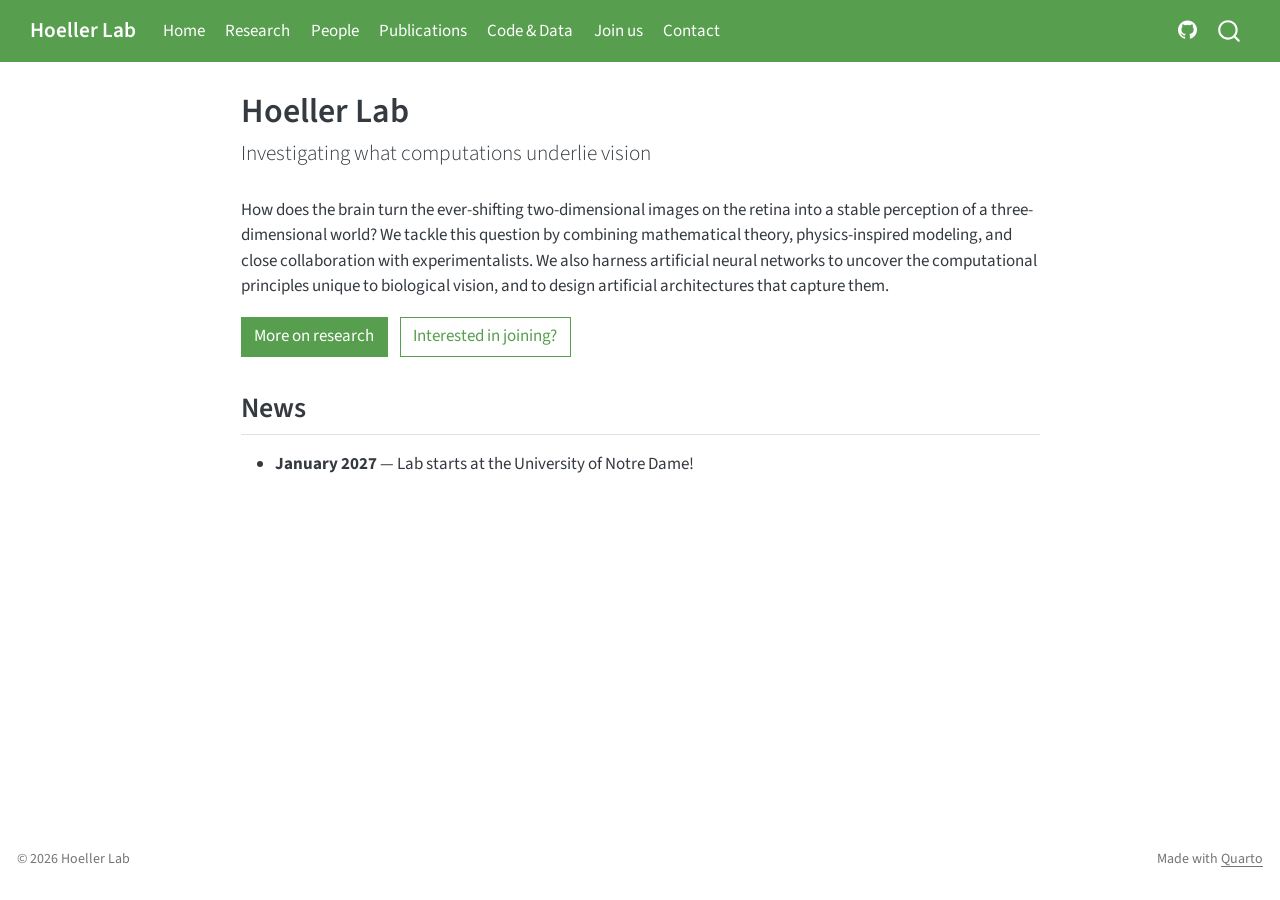
==== commit 1377730b: "Built site for gh-pages" ====
--- a/index.html
+++ b/index.html
@@ -2,7 +2,7 @@
 <html xmlns="http://www.w3.org/1999/xhtml" lang="en" xml:lang="en"><head>
 
 <meta charset="utf-8">
-<meta name="generator" content="quarto-1.9.38">
+<meta name="generator" content="quarto-1.10.18">
 
 <meta name="viewport" content="width=device-width, initial-scale=1.0, user-scalable=yes">
 
@@ -12,10 +12,13 @@
 /* Default styles provided by pandoc.
 ** See https://pandoc.org/MANUAL.html#variables-for-html for config info.
 */
-code{white-space: pre-wrap;}
 span.smallcaps{font-variant: small-caps;}
-div.columns{display: flex; gap: min(4vw, 1.5em);}
-div.column{flex: auto; overflow-x: auto;}
+div.columns{display: flex; gap: 1.5em;}
+div.column{flex: auto;}
+@media screen {
+div.columns{gap: min(4vw, 1.5em);}
+div.column{overflow-x: auto;}
+}
 div.hanging-indent{margin-left: 1.5em; text-indent: -1.5em;}
 ul.task-list{list-style: none;}
 ul.task-list li input[type="checkbox"] {
@@ -38,10 +41,10 @@
 <script src="site_libs/quarto-html/tippy.umd.min.js"></script>
 <script src="site_libs/quarto-html/anchor.min.js"></script>
 <link href="site_libs/quarto-html/tippy.css" rel="stylesheet">
-<link href="site_libs/quarto-html/quarto-syntax-highlighting-15634bcf2e68342d4ad2dfa704d543f6.css" rel="stylesheet" id="quarto-text-highlighting-styles">
+<link href="site_libs/quarto-html/quarto-syntax-highlighting-64a204ab8560d761af7679ceaba22944.css" rel="stylesheet" id="quarto-text-highlighting-styles">
 <script src="site_libs/bootstrap/bootstrap.min.js"></script>
 <link href="site_libs/bootstrap/bootstrap-icons.css" rel="stylesheet">
-<link href="site_libs/bootstrap/bootstrap-734dedc5982a65c40e14f205580eb5c1.min.css" rel="stylesheet" append-hash="true" id="quarto-bootstrap" data-mode="light">
+<link href="site_libs/bootstrap/bootstrap-8070206e099d6270c2d68bb6889b895f.min.css" rel="stylesheet" append-hash="true" id="quarto-bootstrap" data-mode="light">
 <script id="quarto-search-options" type="application/json">{
   "location": "navbar",
   "copy-button": false,
--- a/site_libs/quarto-html/quarto-syntax-highlighting-64a204ab8560d761af7679ceaba22944.css
+++ b/site_libs/quarto-html/quarto-syntax-highlighting-64a204ab8560d761af7679ceaba22944.css
@@ -0,0 +1,236 @@
+/* quarto syntax highlight colors */
+:root {
+  --quarto-hl-ot-color: #003B4F;
+  --quarto-hl-at-color: #657422;
+  --quarto-hl-ss-color: #20794D;
+  --quarto-hl-an-color: #5E5E5E;
+  --quarto-hl-fu-color: #4758AB;
+  --quarto-hl-st-color: #20794D;
+  --quarto-hl-cf-color: #003B4F;
+  --quarto-hl-op-color: #5E5E5E;
+  --quarto-hl-er-color: #AD0000;
+  --quarto-hl-bn-color: #AD0000;
+  --quarto-hl-al-color: #AD0000;
+  --quarto-hl-va-color: #111111;
+  --quarto-hl-bu-color: inherit;
+  --quarto-hl-ex-color: inherit;
+  --quarto-hl-pp-color: #AD0000;
+  --quarto-hl-in-color: #5E5E5E;
+  --quarto-hl-vs-color: #20794D;
+  --quarto-hl-wa-color: #5E5E5E;
+  --quarto-hl-do-color: #5E5E5E;
+  --quarto-hl-im-color: #00769E;
+  --quarto-hl-ch-color: #20794D;
+  --quarto-hl-dt-color: #AD0000;
+  --quarto-hl-fl-color: #AD0000;
+  --quarto-hl-co-color: #5E5E5E;
+  --quarto-hl-cv-color: #5E5E5E;
+  --quarto-hl-cn-color: #8f5902;
+  --quarto-hl-sc-color: #5E5E5E;
+  --quarto-hl-dv-color: #AD0000;
+  --quarto-hl-kw-color: #003B4F;
+}
+
+/* other quarto variables */
+:root {
+  --quarto-font-monospace: SFMono-Regular, Menlo, Monaco, Consolas, "Liberation Mono", "Courier New", monospace;
+}
+
+/* syntax highlight based on Pandoc's rules */
+pre > code.sourceCode > span {
+  color: #003B4F;
+}
+
+code.sourceCode > span {
+  color: #003B4F;
+}
+
+div.sourceCode,
+div.sourceCode pre.sourceCode {
+  color: #003B4F;
+}
+
+/* Normal */
+code span {
+  color: #003B4F;
+}
+
+/* Alert */
+code span.al {
+  color: #AD0000;
+  font-style: inherit;
+}
+
+/* Annotation */
+code span.an {
+  color: #5E5E5E;
+  font-style: inherit;
+}
+
+/* Attribute */
+code span.at {
+  color: #657422;
+  font-style: inherit;
+}
+
+/* BaseN */
+code span.bn {
+  color: #AD0000;
+  font-style: inherit;
+}
+
+/* BuiltIn */
+code span.bu {
+  font-style: inherit;
+}
+
+/* ControlFlow */
+code span.cf {
+  color: #003B4F;
+  font-weight: bold;
+  font-style: inherit;
+}
+
+/* Char */
+code span.ch {
+  color: #20794D;
+  font-style: inherit;
+}
+
+/* Constant */
+code span.cn {
+  color: #8f5902;
+  font-style: inherit;
+}
+
+/* Comment */
+code span.co {
+  color: #5E5E5E;
+  font-style: inherit;
+}
+
+/* CommentVar */
+code span.cv {
+  color: #5E5E5E;
+  font-style: italic;
+}
+
+/* Documentation */
+code span.do {
+  color: #5E5E5E;
+  font-style: italic;
+}
+
+/* DataType */
+code span.dt {
+  color: #AD0000;
+  font-style: inherit;
+}
+
+/* DecVal */
+code span.dv {
+  color: #AD0000;
+  font-style: inherit;
+}
+
+/* Error */
+code span.er {
+  color: #AD0000;
+  font-style: inherit;
+}
+
+/* Extension */
+code span.ex {
+  font-style: inherit;
+}
+
+/* Float */
+code span.fl {
+  color: #AD0000;
+  font-style: inherit;
+}
+
+/* Function */
+code span.fu {
+  color: #4758AB;
+  font-style: inherit;
+}
+
+/* Import */
+code span.im {
+  color: #00769E;
+  font-style: inherit;
+}
+
+/* Information */
+code span.in {
+  color: #5E5E5E;
+  font-style: inherit;
+}
+
+/* Keyword */
+code span.kw {
+  color: #003B4F;
+  font-weight: bold;
+  font-style: inherit;
+}
+
+/* Operator */
+code span.op {
+  color: #5E5E5E;
+  font-style: inherit;
+}
+
+/* Other */
+code span.ot {
+  color: #003B4F;
+  font-style: inherit;
+}
+
+/* Preprocessor */
+code span.pp {
+  color: #AD0000;
+  font-style: inherit;
+}
+
+/* SpecialChar */
+code span.sc {
+  color: #5E5E5E;
+  font-style: inherit;
+}
+
+/* SpecialString */
+code span.ss {
+  color: #20794D;
+  font-style: inherit;
+}
+
+/* String */
+code span.st {
+  color: #20794D;
+  font-style: inherit;
+}
+
+/* Variable */
+code span.va {
+  color: #111111;
+  font-style: inherit;
+}
+
+/* VerbatimString */
+code span.vs {
+  color: #20794D;
+  font-style: inherit;
+}
+
+/* Warning */
+code span.wa {
+  color: #5E5E5E;
+  font-style: italic;
+}
+
+.prevent-inlining {
+  content: "</";
+}
+
+/*# sourceMappingURL=9d8d5bb603a83b8298b89080a598c93b.css.map */
